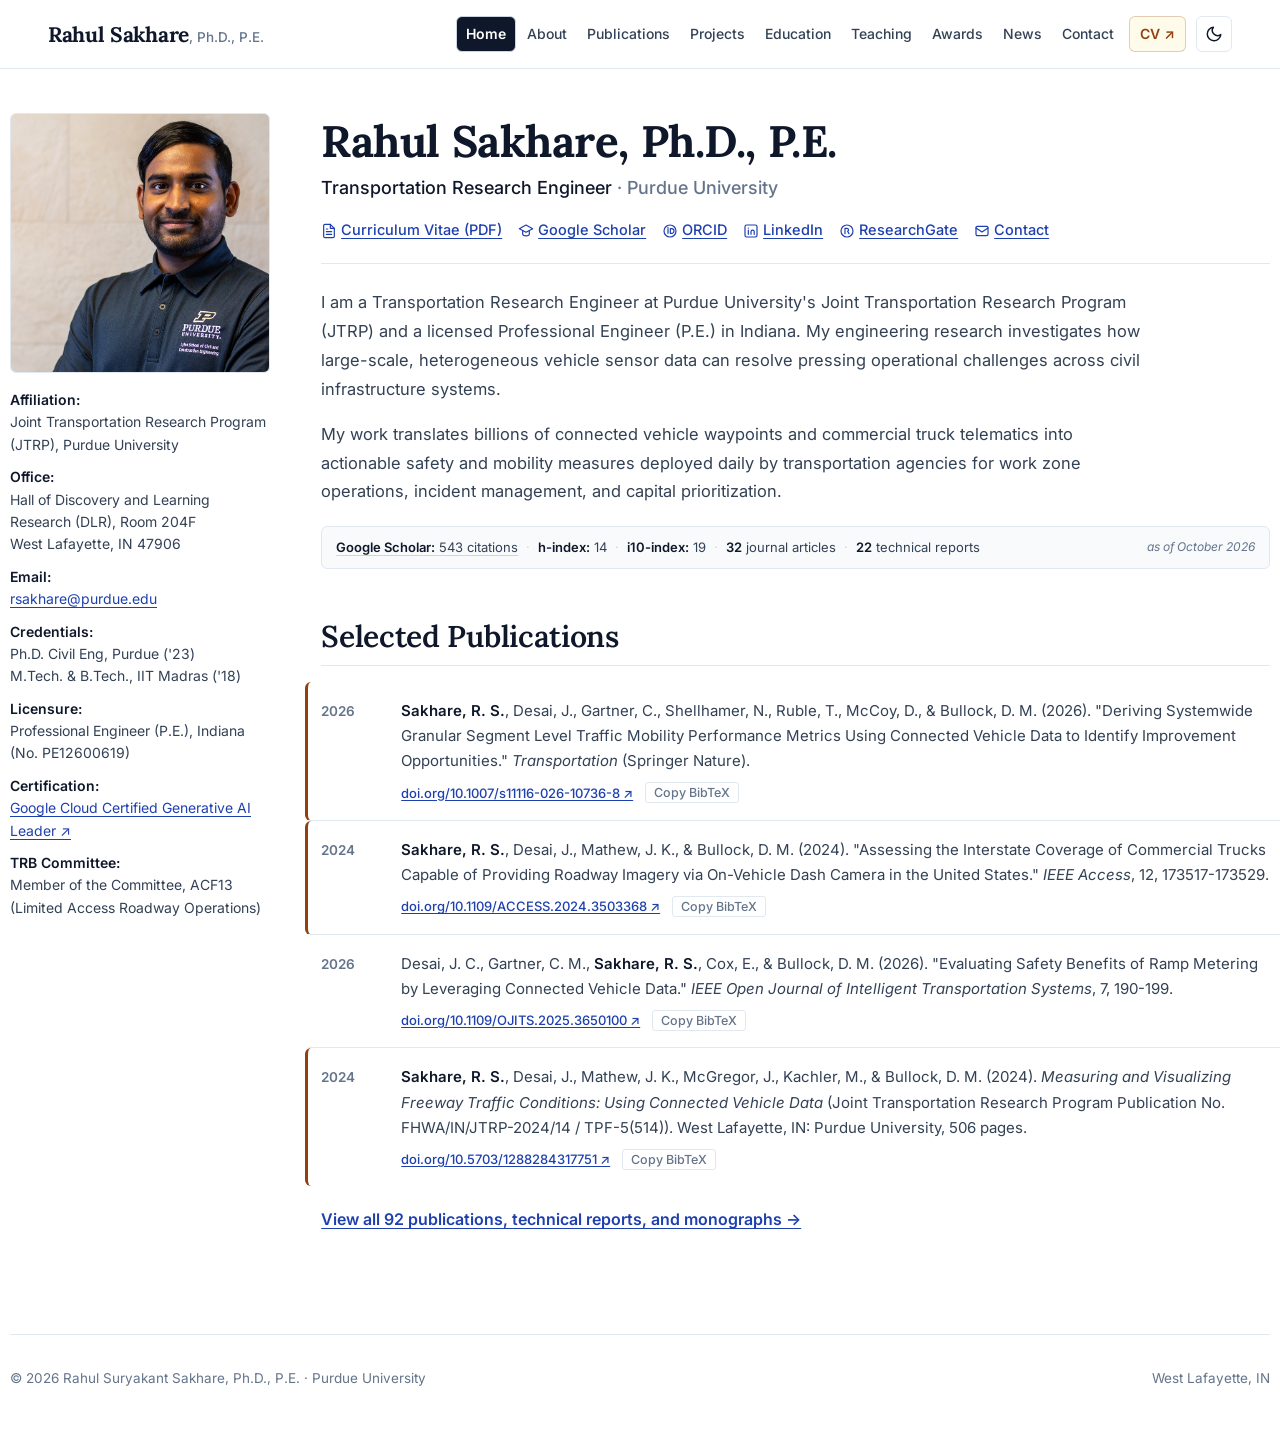
==== index.html @ 265e8f44 "Add distinct gold left border indicator for first-authored publications" ====
<!DOCTYPE html>
<html lang="en">
<head>
<meta charset="utf-8">
<meta name="viewport" content="width=device-width, initial-scale=1.0">
<title>Rahul Sakhare, Ph.D., P.E. | Purdue University</title>
<meta name="description" content="Rahul Sakhare, Ph.D., P.E. — Transportation Research Engineer at Purdue University. Connected vehicle trajectory data, traffic operations, work zone safety, and cloud analytics.">
<link rel="canonical" href="https://rahul-sakhare.github.io/research/">

<!-- Open Graph / Social Sharing Meta Tags -->
<meta property="og:type" content="website">
<meta property="og:site_name" content="Rahul Sakhare, Ph.D., P.E. — Academic Research Profile">
<meta property="og:title" content="Rahul Sakhare, Ph.D., P.E. | Purdue University">
<meta property="og:description" content="Rahul Sakhare, Ph.D., P.E. — Transportation Research Engineer at Purdue University. Connected vehicle trajectory data, traffic operations, work zone safety, and cloud analytics.">
<meta property="og:url" content="https://rahul-sakhare.github.io/research/">
<meta property="og:image" content="https://rahul-sakhare.github.io/research/assets/img/sakhare_headshot.jpg">
<meta property="og:image:alt" content="Portrait photograph of Rahul Sakhare, Ph.D., P.E., Transportation Research Engineer at Purdue University">
<meta property="og:image:width" content="1080">
<meta property="og:image:height" content="720">

<!-- Twitter Card Meta Tags -->
<meta name="twitter:card" content="summary_large_image">
<meta name="twitter:title" content="Rahul Sakhare, Ph.D., P.E. | Purdue University">
<meta name="twitter:description" content="Rahul Sakhare, Ph.D., P.E. — Transportation Research Engineer at Purdue University. Connected vehicle trajectory data, traffic operations, work zone safety, and cloud analytics.">
<meta name="twitter:image" content="https://rahul-sakhare.github.io/research/assets/img/sakhare_headshot.jpg">
<meta name="twitter:image:alt" content="Portrait photograph of Rahul Sakhare, Ph.D., P.E., Transportation Research Engineer at Purdue University">

<link rel="preconnect" href="https://fonts.googleapis.com">
<link rel="preconnect" href="https://fonts.gstatic.com" crossorigin>
<link href="https://fonts.googleapis.com/css2?family=Lora:ital,wght@0,500;0,600;0,700;1,400;1,500&family=Inter:wght@400;500;600;700&display=swap" rel="stylesheet">
<link rel="stylesheet" href="styles.css?v=9.3">
<script>
(function(){
  var t = localStorage.getItem('theme');
  if (!t) {
    t = window.matchMedia('(prefers-color-scheme: dark)').matches ? 'dark' : 'light';
  }
  document.documentElement.setAttribute('data-theme', t);
})();
</script>
</head>
<body class="home"><header class="site-head" id="site-head">
  <nav class="wrap nav" aria-label="Primary">
    <a class="brand" href="index.html">Rahul Sakhare<span class="creds">, Ph.D., P.E.</span></a>
    <div class="nav-right">
      <ul class="nav-links"><li><a href="index.html" class="active">Home</a></li><li><a href="about.html">About</a></li><li><a href="publications.html">Publications</a></li><li><a href="projects.html">Projects</a></li><li><a href="education.html">Education</a></li><li><a href="teaching.html">Teaching</a></li><li><a href="awards.html">Awards</a></li><li><a href="news.html">News</a></li><li><a href="contact.html">Contact</a></li><li><a class="cv" href="assets/Sakhare_CV.pdf" target="_blank" rel="noopener">CV ↗</a></li></ul>
      <button class="theme-toggle" id="theme-toggle" aria-label="Toggle dark theme" title="Toggle dark theme" type="button">
        <svg class="icon-sun" viewBox="0 0 24 24" fill="none" stroke="currentColor" stroke-width="2" stroke-linecap="round" stroke-linejoin="round" aria-hidden="true"><circle cx="12" cy="12" r="4"></circle><path d="M12 2v2M12 20v2M4.93 4.93l1.41 1.41M17.66 17.66l1.41 1.41M2 12h2M20 12h2M6.34 17.66l-1.41 1.41M19.07 4.93l-1.41 1.41"></path></svg>
        <svg class="icon-moon" viewBox="0 0 24 24" fill="none" stroke="currentColor" stroke-width="2" stroke-linecap="round" stroke-linejoin="round" aria-hidden="true"><path d="M21 12.79A9 9 0 1 1 11.21 3 7 7 0 0 0 21 12.79z"></path></svg>
      </button>
      <button class="nav-toggle" aria-label="Menu" aria-expanded="false" type="button">☰</button>
    </div>
  </nav>
</header>
<main>
  <section class="wrap profile-section">
    <div class="profile-grid">
      <!-- Left Column: Portrait & Academic Coordinates -->
      <aside class="profile-sidebar">
        <div class="profile-photo-frame">
          <img src="assets/img/sakhare_headshot.jpg" alt="Portrait photograph of Rahul Sakhare, Ph.D., P.E., Transportation Research Engineer at Purdue University in professional business attire" width="1080" height="720">
        </div>
        <div class="profile-sidebar-meta">
          <p><b>Affiliation:</b><br>Joint Transportation Research Program (JTRP), Purdue University</p>
          <p><b>Office:</b><br>Hall of Discovery and Learning Research (DLR), Room 204F<br>West Lafayette, IN 47906</p>
          <p><b>Email:</b><br><a href="mailto:rsakhare@purdue.edu">rsakhare@purdue.edu</a></p>
          <p><b>Credentials:</b><br>Ph.D. Civil Eng, Purdue ('23)<br>M.Tech. &amp; B.Tech., IIT Madras ('18)</p>
          <p><b>Licensure:</b><br>Professional Engineer (P.E.), Indiana (No. PE12600619)</p>
          <p><b>Certification:</b><br><a href="https://www.credly.com/badges/5c0f6fa1-c2d6-4c57-a6d4-d926aecd16b2/public_url" target="_blank" rel="noopener">Google Cloud Certified Generative AI Leader ↗</a></p>
          <p><b>TRB Committee:</b><br>Member of the Committee, ACF13 (Limited Access Roadway Operations)</p>
        </div>
      </aside>

      <!-- Right Column: Name, Title, Quick Links, Narrative Bio, and Highlights -->
      <div class="profile-main">
        <h1>Rahul Sakhare, Ph.D., P.E.</h1>
        <div class="profile-title">Transportation Research Engineer <span>· Purdue University</span></div>

        <!-- Academic Coordinates & Quick Profile Links -->
        <div class="profile-links">
          <a href="assets/Sakhare_CV.pdf" target="_blank" rel="noopener"><svg class="ico" viewBox="0 0 24 24"><path d="M14 2H6a2 2 0 0 0-2 2v16a2 2 0 0 0 2 2h12a2 2 0 0 0 2-2V8z"/><polyline points="14 2 14 8 20 8"/><line x1="16" y1="13" x2="8" y2="13"/><line x1="16" y1="17" x2="8" y2="17"/><polyline points="10 9 9 9 8 9"/></svg> Curriculum Vitae (PDF)</a>
          <a href="https://scholar.google.com/citations?user=4crwCDoAAAAJ&hl=en" target="_blank" rel="noopener"><svg class="ico" viewBox="0 0 24 24"><path d="M12 3 2 8.5l10 5.5 10-5.5z"/><path d="M7 11.5v5c0 1.5 2.2 2.8 5 2.8s5-1.3 5-2.8v-5"/></svg> Google Scholar</a>
          <a href="https://orcid.org/0000-0001-7843-5707" target="_blank" rel="noopener"><svg class="ico" viewBox="0 0 24 24"><circle cx="12" cy="12" r="9"/><path d="M9 8.5v7M9 6.7v.1M12.5 15.5v-7h2a3.5 3.5 0 0 1 0 7z"/></svg> ORCID</a>
          <a href="https://www.linkedin.com/in/rahulsakhare/" target="_blank" rel="noopener"><svg class="ico" viewBox="0 0 24 24"><rect x="3" y="3" width="18" height="18" rx="2.5"/><path d="M8 10.5V17M8 7.6v.1M12 17v-4a2.4 2.4 0 0 1 4.8 0v4"/></svg> LinkedIn</a>
          <a href="https://www.researchgate.net/profile/Rahul-Suryakant-Sakhare" target="_blank" rel="noopener"><svg class="ico" viewBox="0 0 24 24"><circle cx="12" cy="12" r="9"/><path d="M9 16V8h3a2.3 2.3 0 0 1 .9 4.4L15 16"/></svg> ResearchGate</a>
          <a href="mailto:rsakhare@purdue.edu"><svg class="ico" viewBox="0 0 24 24"><rect x="3" y="5" width="18" height="14" rx="2"/><path d="M3 7.5l9 6 9-6"/></svg> Contact</a>
        </div>

        <!-- Scholarly Biography Narrative -->
        <div class="profile-bio">
          <p>
            I am a Transportation Research Engineer at Purdue University's Joint Transportation Research Program (JTRP) and a licensed Professional Engineer (P.E.) in Indiana. My engineering research investigates how large-scale, heterogeneous vehicle sensor data can resolve pressing operational challenges across civil infrastructure systems.
          </p>
          <p>
            My work translates billions of connected vehicle waypoints and commercial truck telematics into actionable safety and mobility measures deployed daily by transportation agencies for work zone operations, incident management, and capital prioritization.
          </p>
        </div>

        <!-- Understated Scholarly Metrics Summary Bar -->
        <div class="metrics-summary-bar">
          <div class="metrics-items">
            <span><a href="https://scholar.google.com/citations?user=4crwCDoAAAAJ&amp;hl=en" target="_blank" rel="noopener" title="View Google Scholar Profile"><b>Google Scholar:</b> <span id="stat-cites" data-to="543">540+</span> citations</a></span>
            <span class="dot">·</span>
            <span><b>h-index:</b> <span id="stat-h" data-to="14">14</span></span>
            <span class="dot">·</span>
            <span><b>i10-index:</b> <span id="stat-i10" data-to="19">19</span></span>
            <span class="dot">·</span>
            <span><b><span id="stat-journal" data-to="32">32</span></b> journal articles</span>
            <span class="dot">·</span>
            <span><b><span id="stat-report" data-to="22">22</span></b> technical reports</span>
          </div>
          <span class="stat-asof" id="stat-asof">as of October 2026</span>
        </div>

        <!-- Selected Publications Preview -->
        <h2>Selected Publications</h2>
        <div class="pub-list">
          <div class="pub has-link is-first-author" data-url="https://doi.org/10.1007/s11116-026-10736-8" tabindex="0" role="link" title="Open publication in new tab">
            <div class="yr">2026</div>
            <div>
              <p class="cite"><b>Sakhare, R. S.</b>, Desai, J., Gartner, C., Shellhamer, N., Ruble, T., McCoy, D., &amp; Bullock, D. M. (2026). "Deriving Systemwide Granular Segment Level Traffic Mobility Performance Metrics Using Connected Vehicle Data to Identify Improvement Opportunities." <i>Transportation</i> (Springer Nature).</p>
              <div class="pub-actions">
                <a class="pub-doi" href="https://doi.org/10.1007/s11116-026-10736-8" target="_blank" rel="noopener">doi.org/10.1007/s11116-026-10736-8 ↗</a>
                <button class="btn-bib" data-bib="%40article%7Bsakhare2026transportation%2C%0A%20%20author%20%3D%20%7BSakhare%2C%20Rahul%20S.%20and%20Desai%2C%20Jash%20and%20Gartner%2C%20Chris%20and%20Shellhamer%2C%20Nathan%20and%20Ruble%2C%20Travis%20and%20McCoy%2C%20Dave%20and%20Bullock%2C%20Darcy%20M.%7D%2C%0A%20%20title%20%3D%20%7BDeriving%20Systemwide%20Granular%20Segment%20Level%20Traffic%20Mobility%20Performance%20Metrics%20Using%20Connected%20Vehicle%20Data%20to%20Identify%20Improvement%20Opportunities%7D%2C%0A%20%20journal%20%3D%20%7BTransportation%7D%2C%0A%20%20year%20%3D%20%7B2026%7D%2C%0A%20%20url%20%3D%20%7Bhttps%3A%2F%2Fdoi.org%2F10.1007%2Fs11116-026-10736-8%7D%0A%7D">Copy BibTeX</button>
              </div>
            </div>
          </div>

          <div class="pub has-link is-first-author" data-url="https://doi.org/10.1109/ACCESS.2024.3503368" tabindex="0" role="link" title="Open publication in new tab">
            <div class="yr">2024</div>
            <div>
              <p class="cite"><b>Sakhare, R. S.</b>, Desai, J., Mathew, J. K., &amp; Bullock, D. M. (2024). "Assessing the Interstate Coverage of Commercial Trucks Capable of Providing Roadway Imagery via On-Vehicle Dash Camera in the United States." <i>IEEE Access</i>, 12, 173517-173529.</p>
              <div class="pub-actions">
                <a class="pub-doi" href="https://doi.org/10.1109/ACCESS.2024.3503368" target="_blank" rel="noopener">doi.org/10.1109/ACCESS.2024.3503368 ↗</a>
                <button class="btn-bib" data-bib="%40article%7Bsakhare2024assessing%2C%0A%20%20author%20%3D%20%7BSakhare%2C%20Rahul%20S.%20and%20Desai%2C%20Jash%20and%20Mathew%2C%20Jijo%20K.%20and%20Bullock%2C%20Darcy%20M.%7D%2C%0A%20%20title%20%3D%20%7BAssessing%20the%20Interstate%20Coverage%20of%20Commercial%20Trucks%20Capable%20of%20Providing%20Roadway%20Imagery%20via%20On-Vehicle%20Dash%20Camera%20in%20the%20United%20States%7D%2C%0A%20%20journal%20%3D%20%7BIEEE%20Access%7D%2C%0A%20%20year%20%3D%20%7B2024%7D%2C%0A%20%20volume%20%3D%20%7B12%7D%2C%0A%20%20pages%20%3D%20%7B173517--173529%7D%2C%0A%20%20url%20%3D%20%7Bhttps%3A%2F%2Fdoi.org%2F10.1109%2FACCESS.2024.3503368%7D%0A%7D">Copy BibTeX</button>
              </div>
            </div>
          </div>

          <div class="pub has-link" data-url="https://doi.org/10.1109/OJITS.2025.3650100" tabindex="0" role="link" title="Open publication in new tab">
            <div class="yr">2026</div>
            <div>
              <p class="cite">Desai, J. C., Gartner, C. M., <b>Sakhare, R. S.</b>, Cox, E., &amp; Bullock, D. M. (2026). "Evaluating Safety Benefits of Ramp Metering by Leveraging Connected Vehicle Data." <i>IEEE Open Journal of Intelligent Transportation Systems</i>, 7, 190-199.</p>
              <div class="pub-actions">
                <a class="pub-doi" href="https://doi.org/10.1109/OJITS.2025.3650100" target="_blank" rel="noopener">doi.org/10.1109/OJITS.2025.3650100 ↗</a>
                <button class="btn-bib" data-bib="%40article%7Bdesai2026ojits%2C%0A%20%20author%20%3D%20%7BDesai%2C%20Jairaj%20C.%20and%20Gartner%2C%20Christopher%20M.%20and%20Sakhare%2C%20Rahul%20S.%20and%20Cox%2C%20Edward%20and%20Bullock%2C%20Darcy%20M.%7D%2C%0A%20%20title%20%3D%20%7BEvaluating%20Safety%20Benefits%20of%20Ramp%20Metering%20by%20Leveraging%20Connected%20Vehicle%20Data%7D%2C%0A%20%20journal%20%3D%20%7BIEEE%20Open%20Journal%20of%20Intelligent%20Transportation%20Systems%7D%2C%0A%20%20year%20%3D%20%7B2026%7D%2C%0A%20%20volume%20%3D%20%7B7%7D%2C%0A%20%20pages%20%3D%20%7B190--199%7D%2C%0A%20%20url%20%3D%20%7Bhttps%3A%2F%2Fdoi.org%2F10.1109%2FOJITS.2025.3650100%7D%0A%7D">Copy BibTeX</button>
              </div>
            </div>
          </div>

          <div class="pub has-link is-first-author" data-url="https://doi.org/10.5703/1288284317751" tabindex="0" role="link" title="Open publication in new tab">
            <div class="yr">2024</div>
            <div>
              <p class="cite"><b>Sakhare, R. S.</b>, Desai, J., Mathew, J. K., McGregor, J., Kachler, M., &amp; Bullock, D. M. (2024). <i>Measuring and Visualizing Freeway Traffic Conditions: Using Connected Vehicle Data</i> (Joint Transportation Research Program Publication No. FHWA/IN/JTRP-2024/14 / TPF-5(514)). West Lafayette, IN: Purdue University, 506 pages.</p>
              <div class="pub-actions">
                <a class="pub-doi" href="https://doi.org/10.5703/1288284317751" target="_blank" rel="noopener">doi.org/10.5703/1288284317751 ↗</a>
                <button class="btn-bib" data-bib="%40book%7Bsakhare2024measuring%2C%0A%20%20author%20%3D%20%7BSakhare%2C%20Rahul%20S.%20and%20Desai%2C%20Jash%20and%20Mathew%2C%20Jijo%20K.%20and%20McGregor%2C%20Joshua%20and%20Kachler%2C%20Michelle%20and%20Bullock%2C%20Darcy%20M.%7D%2C%0A%20%20title%20%3D%20%7BMeasuring%20and%20Visualizing%20Freeway%20Traffic%20Conditions%3A%20Using%20Connected%20Vehicle%20Data%7D%2C%0A%20%20publisher%20%3D%20%7BPurdue%20University%7D%2C%0A%20%20series%20%3D%20%7BJoint%20Transportation%20Research%20Program%20Publication%20No.%20FHWA%2FIN%2FJTRP-2024%2F14%7D%2C%0A%20%20year%20%3D%20%7B2024%7D%2C%0A%20%20url%20%3D%20%7Bhttps%3A%2F%2Fdoi.org%2F10.5703%2F1288284317751%7D%0A%7D">Copy BibTeX</button>
              </div>
            </div>
          </div>
        </div>

        <p style="margin-top:20px">
          <a href="publications.html" style="font-weight:600">View all 92 publications, technical reports, and monographs →</a>
        </p>
      </div>
    </div>
  </section>
</main>
<footer class="wrap site-foot">
  <span>© 2026 Rahul Suryakant Sakhare, Ph.D., P.E. · Purdue University</span>
  <span>West Lafayette, IN</span>
</footer>
<script src="pubs-data.js"></script>
<script src="script.js?v=9.2"></script>
</body>
</html>
---- styles.css ----
/* ==========================================================================
   Rahul Sakhare, Ph.D., P.E. — Academic Research Profile
   Aesthetic: Refined Modern Scholar (Authentic Academic Minimalist)
   Typography: Lora (Editorial Serif Headings) + Inter (Crisp Scholarly Sans)
   ========================================================================== */

@import url('https://fonts.googleapis.com/css2?family=Lora:ital,wght@0,500;0,600;0,700;1,400;1,500&family=Inter:wght@400;500;600;700&display=swap');

:root {
  --font-serif: 'Lora', Georgia, 'Times New Roman', serif;
  --font-sans: 'Inter', system-ui, -apple-system, BlinkMacSystemFont, 'Segoe UI', Roboto, sans-serif;

  /* Color Palette — Natural, high-contrast scholarly tones (Light Theme) */
  --bg-page: #FFFFFF;
  --bg-subtle: #F8FAFC;
  --bg-inset: #F1F5F9;
  --bg-card: #FFFFFF;
  --bg-nav: rgba(255, 255, 255, 0.95);

  --ink-heading: #0F172A;     /* Deep slate / ink for authoritative headings */
  --ink-body: #334155;        /* Neutral slate-700 for comfortable, fatigue-free reading */
  --ink-muted: #64748B;       /* Secondary details, dates, and metadata */
  --ink-faint: #94A3B8;       /* Very subtle borders and inactive states */

  --border: #E2E8F0;          /* Clean hairline border */
  --border-strong: #CBD5E1;   /* Hover & interactive border */

  --accent-gold: #92400E;     /* Purdue warm bronze / gold */
  --accent-gold-bg: #FEF3C7;
  --link-color: #1E40AF;      /* Academic navy / royal blue */
  --link-hover: #0F172A;

  --nav-active-bg: #0F172A;
  --nav-active-ink: #FFFFFF;
  --cv-bg: #FFFBEB;
  --cv-border: rgba(146, 64, 14, 0.25);
  --cv-ink: var(--accent-gold);

  --bg-hover-item: rgba(15, 23, 42, 0.048); /* Subtle opaque highlight for clickable rows */
  --card-shadow: 0 2px 8px rgba(15, 23, 42, 0.04);

  --maxw: 1260px;
  color-scheme: light;
}

html[data-theme="dark"] {
  --bg-page: #0B0F17;         /* Deep obsidian/slate background */
  --bg-subtle: #131A28;       /* Subtle elevated surface */
  --bg-inset: #1A2234;        /* Inset containers / inputs */
  --bg-card: #131A28;         /* Card background */
  --bg-nav: rgba(11, 15, 23, 0.92); /* Sticky nav blur backdrop */

  --ink-heading: #F8FAFC;     /* Crisp slate-50 heading */
  --ink-body: #CBD5E1;        /* Highly readable slate-300 body text */
  --ink-muted: #94A3B8;       /* Slate-400 for dates, badges, meta */
  --ink-faint: #475569;       /* Slate-600 */

  --border: #1E293B;          /* Dark mode border */
  --border-strong: #334155;   /* Stronger border */

  --accent-gold: #F59E0B;     /* Vibrant Purdue gold/amber visible against dark */
  --accent-gold-bg: rgba(245, 158, 11, 0.16);
  --link-color: #60A5FA;      /* Radiant accessible sky/blue for links */
  --link-hover: #93C5FD;

  --nav-active-bg: #1E293B;
  --nav-active-ink: #F8FAFC;
  --cv-bg: rgba(245, 158, 11, 0.12);
  --cv-border: rgba(245, 158, 11, 0.35);
  --cv-ink: #FBBF24;

  --bg-hover-item: rgba(255, 255, 255, 0.06);
  --card-shadow: 0 2px 10px rgba(0, 0, 0, 0.45);
  color-scheme: dark;
}

* { box-sizing: border-box; }
html { scroll-behavior: smooth; }
@media (prefers-reduced-motion: reduce) { html { scroll-behavior: auto; } }

body {
  margin: 0;
  background: var(--bg-page);
  color: var(--ink-body);
  font-family: var(--font-sans);
  font-size: 16px;
  line-height: 1.72;
  -webkit-font-smoothing: antialiased;
  -moz-osx-font-smoothing: grayscale;
  text-rendering: optimizeLegibility;
  transition: background-color .2s ease, color .2s ease;
}

h1, h2, h3, h4, h5, h6 {
  font-family: var(--font-serif);
  color: var(--ink-heading);
  font-weight: 600;
  line-height: 1.28;
  margin-top: 0;
  letter-spacing: -0.01em;
}

h1 { font-size: clamp(34px, 4vw, 44px); margin-bottom: 8px; font-weight: 700; }
h2 { font-size: clamp(24px, 2.8vw, 30px); margin: 48px 0 16px; border-bottom: 1px solid var(--border); padding-bottom: 10px; }
h3 { font-size: 20px; margin: 24px 0 8px; }

p { margin: 0 0 18px; }
p:last-child { margin-bottom: 0; }

a {
  color: var(--link-color);
  text-decoration: underline;
  text-decoration-thickness: 1px;
  text-underline-offset: 3px;
  transition: color .15s ease, text-decoration-color .15s ease;
}
a:hover {
  color: var(--link-hover);
  text-decoration-thickness: 2px;
}

/* Global Container */
.wrap {
  width: 100%;
  max-width: var(--maxw);
  margin: 0 auto;
  padding: 0 clamp(24px, 4vw, 48px);
}

.ico {
  width: 16px;
  height: 16px;
  stroke: currentColor;
  fill: none;
  stroke-width: 1.8;
  stroke-linecap: round;
  stroke-linejoin: round;
  vertical-align: -2px;
  margin-right: 4px;
}

/* ==========================================================================
   HEADER & NAVIGATION — Clean, Understated Academic Bar
   ========================================================================== */
.site-head {
  background: var(--bg-nav);
  backdrop-filter: blur(10px);
  -webkit-backdrop-filter: blur(10px);
  border-bottom: 1px solid var(--border);
  position: sticky;
  top: 0;
  z-index: 50;
  transition: background-color .2s ease, border-color .2s ease;
}
.site-head .wrap {
  max-width: 1360px;
}
.nav {
  display: flex;
  align-items: center;
  justify-content: space-between;
  height: 68px;
  gap: 16px;
  position: relative;
}
.brand {
  font-family: var(--font-serif);
  font-size: 21px;
  font-weight: 700;
  color: var(--ink-heading);
  text-decoration: none;
  letter-spacing: -0.015em;
  display: inline-block;
  line-height: 1;
  white-space: nowrap;
  flex-shrink: 0;
}
.brand .creds {
  font-family: var(--font-sans);
  font-size: 13.5px;
  font-weight: 500;
  color: var(--ink-muted);
  letter-spacing: 0;
  white-space: nowrap;
}
.brand:hover {
  color: var(--link-color);
}

.nav-right {
  display: flex;
  align-items: center;
  gap: 10px;
  flex-shrink: 0;
}

.nav-links {
  display: flex;
  align-items: center;
  gap: 2px;
  list-style: none;
  margin: 0;
  padding: 0;
}
.nav-links a {
  display: inline-block;
  font-family: var(--font-sans);
  font-size: 14px;
  font-weight: 500;
  color: var(--ink-body);
  padding: 5px 9px;
  text-decoration: none;
  border-radius: 6px;
  white-space: nowrap;
  transition: all .15s ease;
}
.nav-links a:hover {
  background: var(--bg-hover-item);
  color: var(--ink-heading);
}
.nav-links a.active {
  font-weight: 600;
  color: var(--nav-active-ink);
  background: var(--nav-active-bg);
  border: 1px solid var(--border-strong);
}
.nav-links a.active:hover {
  background: var(--nav-active-bg);
  color: var(--nav-active-ink);
  opacity: 0.92;
}
.nav-links a.cv {
  font-weight: 600;
  color: var(--cv-ink);
  border: 1px solid var(--cv-border);
  background: var(--cv-bg);
  margin-left: 4px;
  padding: 5px 10px;
  white-space: nowrap;
}
.nav-links a.cv:hover {
  background: var(--accent-gold);
  color: #0F172A;
  border-color: var(--accent-gold);
}
html[data-theme="dark"] .nav-links a.cv:hover {
  color: #0B0F17;
}

/* Theme Toggle Button */
.theme-toggle {
  background: var(--bg-card);
  border: 1px solid var(--border);
  border-radius: 6px;
  width: 36px;
  height: 36px;
  display: inline-flex;
  align-items: center;
  justify-content: center;
  cursor: pointer;
  color: var(--ink-heading);
  transition: background-color .15s ease, border-color .15s ease, color .15s ease, transform .15s ease;
  padding: 0;
  flex-shrink: 0;
}
.theme-toggle:hover {
  background: var(--bg-hover-item);
  border-color: var(--border-strong);
  color: var(--accent-gold);
  transform: translateY(-1px);
}
.theme-toggle:active {
  transform: translateY(0);
}
.theme-toggle:focus-visible {
  outline: 2px solid var(--link-color);
  outline-offset: 2px;
}
.theme-toggle .icon-sun,
.theme-toggle .icon-moon {
  width: 18px;
  height: 18px;
  display: none;
}
html:not([data-theme="dark"]) .theme-toggle .icon-moon {
  display: block;
}
html[data-theme="dark"] .theme-toggle .icon-sun {
  display: block;
}

.nav-toggle {
  display: none;
  background: none;
  border: 1px solid var(--border);
  border-radius: 4px;
  width: 38px;
  height: 36px;
  cursor: pointer;
  color: var(--ink-heading);
  font-size: 18px;
}

/* ==========================================================================
   PROFILE HERO (HOME) — Authentic Two-Column Academic Presentation
   ========================================================================== */
.profile-section {
  padding: 44px 0 36px;
}
.profile-grid {
  display: grid;
  grid-template-columns: 260px 1fr;
  gap: clamp(32px, 4vw, 56px);
  align-items: start;
}

/* Left: Portrait & Academic Coordinates */
.profile-sidebar {
  display: flex;
  flex-direction: column;
  gap: 16px;
}
.profile-photo-frame {
  width: 100%;
  aspect-ratio: 1 / 1;
  border-radius: 6px;
  overflow: hidden;
  border: 1px solid var(--border);
  background: var(--bg-subtle);
}
.profile-photo-frame img {
  width: 100%;
  height: 100%;
  object-fit: cover;
  object-position: 70% 25%;
  display: block;
}
.profile-photo-frame.portrait-frame {
  aspect-ratio: 422 / 471;
}
.profile-photo-frame.portrait-frame img {
  object-position: center 15%;
}
.profile-sidebar-meta {
  font-size: 14px;
  line-height: 1.6;
  color: var(--ink-body);
}
.profile-sidebar-meta p {
  margin: 0 0 10px;
}
.profile-sidebar-meta b {
  color: var(--ink-heading);
  font-weight: 600;
}

/* Right: Name, Title, Quick Links, and Narrative Bio */
.profile-main h1 {
  margin: 0 0 4px;
}
.profile-title {
  font-size: 18px;
  color: var(--ink-heading);
  font-weight: 500;
  margin: 0 0 14px;
}
.profile-title span {
  color: var(--ink-muted);
}

.profile-links {
  display: flex;
  flex-wrap: wrap;
  gap: 10px 16px;
  font-size: 14.5px;
  margin: 0 0 24px;
  padding-bottom: 20px;
  border-bottom: 1px solid var(--border);
}
.profile-links a {
  display: inline-flex;
  align-items: center;
  font-weight: 500;
}

.profile-bio {
  font-size: 16.5px;
  line-height: 1.75;
  color: var(--ink-body);
  max-width: 82ch;
}
.profile-bio > h2:first-child,
.profile-bio > h1:first-child {
  margin-top: 0;
}
.profile-bio p {
  margin-bottom: 16px;
}

/* ==========================================================================
   RESEARCH THRUSTS — Structured Scholarly Pillars (GT, CMU, MIT Aligned)
   ========================================================================== */
.thrusts-container {
  display: flex;
  flex-direction: column;
  gap: 16px;
  margin: 20px 0 32px;
}
.thrust-card {
  border: 1px solid var(--border);
  border-left: 3.5px solid var(--accent-gold);
  border-radius: 4px;
  padding: 18px 22px;
  background: var(--bg-card);
  box-shadow: var(--card-shadow);
  transition: border-color .15s ease, box-shadow .15s ease, background-color .2s ease;
}
.thrust-card:hover {
  border-color: var(--border-strong);
  border-left-color: var(--accent-gold);
  box-shadow: 0 4px 14px rgba(15, 23, 42, 0.08);
}
.thrust-header {
  margin-bottom: 6px;
}
.thrust-label {
  display: inline-block;
  font-family: var(--font-sans);
  font-size: 11.5px;
  font-weight: 700;
  text-transform: uppercase;
  letter-spacing: .08em;
  color: var(--accent-gold);
  margin-bottom: 4px;
}
.thrust-card h3 {
  font-size: 18.5px;
  font-weight: 600;
  color: var(--ink-heading);
  margin: 0;
  line-height: 1.35;
}
.thrust-card p {
  font-size: 14.5px;
  line-height: 1.68;
  color: var(--ink-body);
  margin: 8px 0 12px;
}
.thrust-tags {
  display: flex;
  flex-wrap: wrap;
  gap: 6px 8px;
  align-items: center;
}
.thrust-tag {
  font-family: var(--font-sans);
  font-size: 12px;
  font-weight: 500;
  color: var(--ink-muted);
  background: var(--bg-subtle);
  border: 1px solid var(--border);
  padding: 2px 8px;
  border-radius: 3px;
  white-space: nowrap;
}

/* Understated Scholarly Metrics Line */
.metrics-summary-bar {
  background: var(--bg-subtle);
  border: 1px solid var(--border);
  border-radius: 6px;
  padding: 9px 14px;
  font-size: 13px;
  color: var(--ink-body);
  margin-top: 20px;
  display: flex;
  align-items: center;
  justify-content: space-between;
  gap: 12px;
  min-height: 38px;
}
.metrics-items {
  display: flex;
  align-items: center;
  gap: 8px;
  flex-wrap: nowrap;
  min-width: 0;
}
.metrics-items span {
  white-space: nowrap;
}
.metrics-summary-bar b {
  color: var(--ink-heading);
  font-weight: 600;
}
.metrics-summary-bar .dot {
  color: var(--border-strong);
  user-select: none;
}
.metrics-summary-bar a {
  color: inherit;
  text-decoration: underline;
  text-decoration-color: var(--border-strong);
  text-underline-offset: 3px;
  transition: color .15s ease, text-decoration-color .15s ease;
}
.metrics-summary-bar a:hover {
  color: var(--link-color);
  text-decoration-color: var(--link-color);
}
.metrics-summary-bar a b {
  transition: color .15s ease;
}
.metrics-summary-bar a:hover b {
  color: var(--link-color);
}
.metrics-summary-bar .stat-asof {
  font-size: 12px;
  color: var(--ink-muted);
  font-style: italic;
  white-space: nowrap;
  flex-shrink: 0;
}
@media (max-width: 900px) {
  .metrics-summary-bar {
    flex-wrap: wrap;
    gap: 8px 12px;
    padding: 10px 14px;
  }
  .metrics-items {
    flex-wrap: wrap;
    gap: 6px 8px;
  }
  .metrics-summary-bar .stat-asof {
    margin-left: auto;
  }
}
@media (max-width: 600px) {
  .metrics-summary-bar .stat-asof {
    margin-left: 0;
    width: 100%;
    margin-top: 2px;
  }
}

/* ==========================================================================
   RECENT NEWS (HOME & NEWS PAGE) — Clean Chronological Stream
   ========================================================================== */
.news-feed {
  display: flex;
  flex-direction: column;
  gap: 6px;
  margin: 20px 0 36px;
}
.news-entry {
  display: grid;
  grid-template-columns: 100px 1fr;
  gap: 20px;
  align-items: baseline;
  font-size: 15px;
  line-height: 1.65;
  padding: 10px 14px;
  margin: 0 -14px;
  border-radius: 6px;
  text-decoration: none;
  color: var(--ink-body);
  transition: background-color 0.18s ease;
}
a.news-entry,
.news-entry.has-link {
  cursor: pointer;
}
a.news-entry:hover,
.news-entry.has-link:hover {
  background-color: var(--bg-hover-item);
}
a.news-entry:hover .news-content b,
.news-entry.has-link:hover .news-content b {
  color: var(--link-color);
  text-decoration: underline;
  text-underline-offset: 2px;
}
.news-date {
  font-family: var(--font-sans);
  font-size: 13.5px;
  font-weight: 600;
  color: var(--ink-muted);
}
.news-content b {
  color: var(--ink-heading);
}

/* ==========================================================================
   SELECTED & FULL PUBLICATIONS — Scholarly Citation Typesetting
   ========================================================================== */
.pub-legend {
  display: flex;
  flex-wrap: wrap;
  gap: 12px 20px;
  align-items: center;
  font-size: 13.5px;
  color: var(--ink-muted);
  padding: 10px 16px;
  background: var(--bg-card);
  border: 1px solid var(--border);
  border-radius: 6px;
  margin: 0 0 20px;
}
.pub-legend-item {
  display: inline-flex;
  align-items: center;
  gap: 8px;
}
.pub-legend-indicator {
  display: inline-block;
  width: 14px;
  height: 14px;
  border-radius: 3px;
  background: var(--accent-gold);
}
.pub-toolbar {
  margin: 0 0 32px;
  display: flex;
  flex-direction: column;
  gap: 14px;
}
.pub-search-wrap {
  position: relative;
  width: 100%;
}
.pub-search-ico {
  position: absolute;
  left: 14px;
  top: 50%;
  transform: translateY(-50%);
  width: 16px;
  height: 16px;
  color: var(--ink-muted);
}
.pub-search-input {
  width: 100%;
  font-family: var(--font-sans);
  font-size: 14.5px;
  padding: 10px 38px 10px 38px;
  background: var(--bg-card);
  border: 1px solid var(--border);
  border-radius: 4px;
  color: var(--ink-heading);
  outline: none;
  transition: border-color .15s ease, background-color .2s ease;
}
.pub-search-input:focus {
  border-color: var(--ink-heading);
}
.pub-clear-btn {
  position: absolute;
  right: 12px;
  top: 50%;
  transform: translateY(-50%);
  background: none;
  border: none;
  color: var(--ink-muted);
  cursor: pointer;
  font-size: 14px;
  display: none;
}
.pub-clear-btn.visible { display: block; }

.filters {
  display: flex;
  flex-wrap: wrap;
  gap: 6px;
}
.filter {
  font-family: var(--font-sans);
  font-size: 13px;
  font-weight: 500;
  background: var(--bg-card);
  border: 1px solid var(--border);
  border-radius: 4px;
  padding: 4px 12px;
  color: var(--ink-body);
  cursor: pointer;
  transition: all .15s ease;
}
.filter:hover {
  background: var(--bg-hover-item);
  border-color: var(--border-strong);
}
.filter.active {
  background: var(--ink-heading);
  color: var(--bg-page);
  border-color: var(--ink-heading);
}
.filter .c {
  font-size: 11.5px;
  opacity: .8;
  margin-left: 4px;
}

.pub-group {
  margin-bottom: 40px;
}
.pub-group.hidden { display: none; }
.pub-group h2 {
  font-size: 22px;
  margin-top: 36px;
}
.pub-group .gcount {
  font-size: 13px;
  color: var(--ink-muted);
  margin-bottom: 16px;
}

.pub-list {
  display: flex;
  flex-direction: column;
}
.pub {
  display: grid;
  grid-template-columns: 60px 1fr;
  gap: 20px;
  padding: 16px 16px 16px 13px;
  margin: 0 -16px;
  border-bottom: 1px solid var(--border);
  border-left: 3px solid transparent;
  border-radius: 6px;
  align-items: baseline;
  transition: background-color 0.18s ease, border-left-color 0.18s ease;
}
.pub:last-child { border-bottom: none; }
.pub.is-first-author {
  border-left-color: var(--accent-gold);
}
.pub.has-link {
  cursor: pointer;
}
.pub.has-link:hover {
  background-color: var(--bg-hover-item);
}
.pub.has-link:hover .cite b {
  color: var(--link-color);
}
.pub.has-link:hover .pub-doi {
  color: var(--link-hover);
}
.pub .yr {
  font-size: 13.5px;
  font-weight: 600;
  color: var(--ink-muted);
}
.pub .cite {
  font-size: 15px;
  line-height: 1.68;
  color: var(--ink-body);
  margin: 0 0 8px;
}
.pub .cite b {
  color: var(--ink-heading);
  font-weight: 600;
  transition: color 0.15s ease;
}
.pub .badge {
  font-family: var(--font-sans);
  font-size: 11px;
  font-weight: 600;
  text-transform: uppercase;
  background: var(--accent-gold-bg);
  color: var(--accent-gold);
  padding: 2px 7px;
  border-radius: 3px;
  margin-left: 8px;
  letter-spacing: .04em;
  vertical-align: middle;
}
.pub-note {
  font-size: 13.5px;
  line-height: 1.55;
  color: var(--ink-muted);
  margin: -2px 0 10px;
}
.pub-note b {
  color: var(--ink-body);
  font-weight: 600;
}

.pub-actions {
  display: flex;
  flex-wrap: wrap;
  gap: 12px;
  font-size: 13px;
  align-items: center;
}
.pub-doi {
  font-weight: 500;
  color: var(--link-color);
  text-decoration: underline;
  text-underline-offset: 2px;
}
.btn-bib {
  font-family: var(--font-sans);
  font-size: 12.5px;
  font-weight: 500;
  background: none;
  border: 1px solid var(--border);
  color: var(--ink-muted);
  padding: 2px 8px;
  border-radius: 3px;
  cursor: pointer;
  transition: all .15s ease;
}
.btn-bib:hover {
  background: var(--bg-hover-item);
  border-color: var(--ink-heading);
  color: var(--ink-heading);
}
.btn-bib.copied {
  background: #ECFDF5;
  color: #065F46;
  border-color: #A7F3D0;
}
html[data-theme="dark"] .btn-bib.copied {
  background: rgba(16, 185, 129, 0.2);
  color: #34D399;
  border-color: rgba(52, 211, 153, 0.4);
}

/* ==========================================================================
   PROJECTS & SPONSORED RESEARCH — Scholarly Grant Portfolio
   ========================================================================== */
.projects-summary-bar {
  display: flex;
  flex-wrap: wrap;
  gap: 20px 40px;
  align-items: center;
  padding: 16px 24px;
  background: var(--bg-subtle);
  border: 1px solid var(--border);
  border-radius: 6px;
  margin-bottom: 24px;
}
.projects-stat {
  display: flex;
  flex-direction: column;
}
.projects-stat .num {
  font-family: var(--font-serif);
  font-size: 26px;
  font-weight: 700;
  color: var(--ink-heading);
  line-height: 1.1;
}
.projects-stat .lbl {
  font-size: 12px;
  text-transform: uppercase;
  letter-spacing: .05em;
  color: var(--ink-muted);
  font-weight: 600;
  margin-top: 2px;
}

.projects-legend {
  display: flex;
  flex-wrap: wrap;
  gap: 12px 24px;
  align-items: center;
  font-size: 13.5px;
  color: var(--ink-muted);
  padding: 12px 18px;
  background: var(--bg-card);
  border: 1px solid var(--border);
  border-radius: 6px;
  margin-bottom: 28px;
}
.legend-title {
  font-weight: 700;
  color: var(--ink-heading);
  text-transform: uppercase;
  font-size: 11.5px;
  letter-spacing: .06em;
}
.legend-item {
  display: inline-flex;
  align-items: center;
  gap: 6px;
}

.projects-toolbar {
  margin: 0 0 28px;
  display: flex;
  flex-direction: column;
  gap: 12px;
}
.filter-group {
  display: flex;
  flex-wrap: wrap;
  align-items: center;
  gap: 8px;
}
.filter-group-label {
  font-size: 12px;
  font-weight: 700;
  text-transform: uppercase;
  letter-spacing: .05em;
  color: var(--ink-muted);
  min-width: 65px;
}

.project-card {
  border: 1px solid var(--border);
  border-radius: 6px;
  background: var(--bg-card);
  padding: 24px 28px;
  margin-bottom: 20px;
  transition: border-color .15s ease, box-shadow .15s ease;
  position: relative;
  box-shadow: var(--card-shadow);
}
.project-card:hover {
  border-color: var(--border-strong);
  box-shadow: 0 4px 16px rgba(15, 23, 42, 0.06);
}

.project-card.role-copi {
  border-left: 4px solid var(--accent-gold);
}
.project-card.role-re {
  border-left: 4px solid var(--link-color);
}
.project-card.role-gra {
  border-left: 4px solid var(--ink-muted);
}

.proj-top {
  display: flex;
  flex-wrap: wrap;
  align-items: center;
  justify-content: space-between;
  gap: 10px;
  margin-bottom: 12px;
}
.proj-tags {
  display: flex;
  flex-wrap: wrap;
  align-items: center;
  gap: 8px;
}
.proj-code {
  font-family: var(--font-sans);
  font-size: 12px;
  font-weight: 700;
  text-transform: uppercase;
  letter-spacing: .04em;
  padding: 3px 8px;
  border-radius: 4px;
  background: var(--bg-inset);
  color: var(--ink-heading);
  border: 1px solid var(--border);
}
.proj-role-badge {
  font-family: var(--font-sans);
  font-size: 12px;
  font-weight: 600;
  padding: 3px 10px;
  border-radius: 12px;
  display: inline-flex;
  align-items: center;
  gap: 4px;
}
.proj-role-badge.badge-copi {
  background: var(--accent-gold-bg);
  color: var(--accent-gold);
  border: 1px solid rgba(146, 64, 14, 0.35);
}
html[data-theme="dark"] .proj-role-badge.badge-copi {
  background: rgba(245, 158, 11, 0.15);
  color: #FBBF24;
  border-color: rgba(245, 158, 11, 0.35);
}
.proj-role-badge.badge-re {
  background: #EFF6FF;
  color: #1E40AF;
  border: 1px solid #BFDBFE;
}
html[data-theme="dark"] .proj-role-badge.badge-re {
  background: rgba(30, 64, 175, 0.2);
  color: #93C5FD;
  border-color: rgba(59, 130, 246, 0.3);
}
.proj-role-badge.badge-gra {
  background: var(--bg-inset);
  color: var(--ink-muted);
  border: 1px solid var(--border);
}

.proj-meta-right {
  display: flex;
  align-items: center;
  gap: 12px;
}
.proj-period {
  font-size: 13.5px;
  font-weight: 600;
  color: var(--ink-muted);
}
.proj-funding {
  font-size: 13px;
  font-weight: 700;
  color: var(--accent-gold);
  background: var(--accent-gold-bg);
  padding: 3px 9px;
  border-radius: 4px;
  border: 1px solid rgba(146, 64, 14, 0.25);
}
html[data-theme="dark"] .proj-funding {
  background: rgba(245, 158, 11, 0.15);
  color: #FBBF24;
  border-color: rgba(245, 158, 11, 0.3);
}

.project-card h3 {
  font-size: 19px;
  font-weight: 700;
  margin: 0 0 8px;
  line-height: 1.38;
  color: var(--ink-heading);
}

.proj-meta-line {
  font-size: 13.5px;
  line-height: 1.6;
  color: var(--ink-muted);
  margin-bottom: 12px;
}
.proj-meta-line b {
  color: var(--ink-heading);
}

.proj-desc {
  font-size: 15px;
  line-height: 1.68;
  color: var(--ink-body);
  margin-bottom: 16px;
}

.proj-links {
  display: flex;
  flex-wrap: wrap;
  gap: 8px;
  padding-top: 14px;
  border-top: 1px solid var(--border);
}
.proj-link-btn {
  display: inline-flex;
  align-items: center;
  gap: 5px;
  font-size: 13px;
  font-weight: 600;
  color: var(--link-color);
  background: var(--bg-inset);
  border: 1px solid var(--border);
  padding: 5px 12px;
  border-radius: 4px;
  text-decoration: none;
  transition: all .15s ease;
}
.proj-link-btn:hover {
  background: var(--ink-heading);
  color: var(--bg-page);
  border-color: var(--ink-heading);
}
html[data-theme="dark"] .proj-link-btn:hover {
  background: #2563EB;
  color: #FFFFFF;
  border-color: #2563EB;
}

/* ==========================================================================
   EDUCATION & DEGREES — Clean Academic CV Style
   ========================================================================== */
.edu-entry {
  padding: 24px 0;
  border-bottom: 1px solid var(--border);
  display: grid;
  grid-template-columns: 220px 1fr;
  gap: 32px;
  align-items: baseline;
}
.edu-entry:last-child { border-bottom: none; }
.edu-meta {
  font-size: 13.5px;
  color: var(--ink-muted);
}
.edu-meta .yr {
  font-size: 14.5px;
  font-weight: 600;
  color: var(--ink-heading);
  display: block;
  margin-bottom: 2px;
}
.edu-detail h3 {
  font-size: 19px;
  font-weight: 700;
  margin: 0 0 4px;
}
.edu-detail .inst {
  font-size: 15px;
  font-weight: 500;
  color: var(--ink-heading);
  margin-bottom: 8px;
}
.edu-detail p {
  font-size: 14.5px;
  line-height: 1.65;
  color: var(--ink-body);
  margin: 0 0 6px;
}

/* ==========================================================================
   TEACHING & MENTORSHIP
   ========================================================================== */
.teaching-quote {
  font-family: var(--font-serif);
  font-size: 18px;
  font-style: italic;
  line-height: 1.7;
  color: var(--ink-heading);
  border-left: 3px solid var(--accent-gold);
  padding: 4px 0 4px 24px;
  margin: 24px 0 36px;
}

.teach-grid {
  display: grid;
  grid-template-columns: repeat(auto-fit, minmax(320px, 1fr));
  gap: 28px;
  margin: 24px 0 48px;
}
.teach-item {
  border: 1px solid var(--border);
  padding: 22px;
  border-radius: 4px;
  background: var(--bg-card);
  box-shadow: var(--card-shadow);
  transition: background-color .2s ease, border-color .15s ease;
}
.teach-item .level {
  font-size: 12px;
  font-weight: 600;
  text-transform: uppercase;
  letter-spacing: .06em;
  color: var(--accent-gold);
  margin-bottom: 6px;
  display: block;
}
.teach-item h3 {
  font-size: 18px;
  margin: 0 0 8px;
}
.teach-item p {
  font-size: 14px;
  line-height: 1.6;
  color: var(--ink-body);
  margin: 0;
}

.mentee-table {
  width: 100%;
  border-collapse: collapse;
  font-size: 14.5px;
  margin: 20px 0 44px;
}
.mentee-table th {
  text-align: left;
  font-family: var(--font-sans);
  font-weight: 600;
  font-size: 13px;
  color: var(--ink-heading);
  border-bottom: 2px solid var(--border);
  padding: 10px 14px;
  background: var(--bg-subtle);
}
.mentee-table td {
  padding: 12px 14px;
  border-bottom: 1px solid var(--border);
  vertical-align: top;
  color: var(--ink-body);
}
.mentee-table tr:last-child td { border-bottom: none; }
.mentee-table b { color: var(--ink-heading); }

/* ==========================================================================
   AWARDS TIMELINE
   ========================================================================== */
.award-list {
  list-style: none;
  padding: 0;
  margin: 20px 0 48px;
  display: flex;
  flex-direction: column;
}
.award-list > li {
  list-style: none;
}
.award-item {
  display: grid;
  grid-template-columns: 115px 1fr;
  gap: 24px;
  padding: 14px 16px;
  margin: 0 -16px;
  border-bottom: 1px solid var(--border);
  border-radius: 6px;
  align-items: baseline;
  font-size: 15px;
  text-decoration: none;
  color: var(--ink-body);
  transition: background-color 0.18s ease;
}
.award-list > li:last-child .award-item,
.award-item:last-child {
  border-bottom: none;
}
a.award-item,
.award-item.has-link {
  cursor: pointer;
}
a.award-item:hover,
.award-item.has-link:hover {
  background-color: var(--bg-hover-item);
}
a.award-item:hover .award-desc b,
.award-item.has-link:hover .award-desc b {
  color: var(--link-color);
  text-decoration: underline;
  text-underline-offset: 2px;
}
.award-yr {
  font-weight: 600;
  color: var(--ink-heading);
}
.award-desc b {
  color: var(--ink-heading);
  transition: color 0.15s ease;
}
.award-desc .appt-inst {
  font-size: 14px;
  font-weight: 500;
  color: var(--ink-heading);
  margin: 2px 0 5px;
  display: block;
}
.award-desc .appt-inst .loc {
  color: var(--ink-muted);
  font-weight: 400;
  margin-left: 6px;
}
.award-desc span {
  color: var(--ink-muted);
  font-size: 14px;
  display: block;
}
.award-desc .ext-hint {
  font-size: 13px;
  color: var(--link-color);
  font-weight: 500;
  margin-left: 4px;
  text-decoration: none;
  display: inline-block;
}
div.award-item:not(.has-link) {
  cursor: default;
}

/* ==========================================================================
   CONTACT PAGE
   ========================================================================== */
.contact-quote {
  font-family: var(--font-serif);
  font-size: 18px;
  font-style: italic;
  line-height: 1.6;
  color: var(--ink-heading);
  border-left: 3px solid var(--accent-gold);
  padding: 4px 0 4px 20px;
  margin: 0 0 32px;
  max-width: 85ch;
}
.contact-quote cite {
  display: block;
  font-family: var(--font-sans);
  font-size: 13.5px;
  font-style: normal;
  font-weight: 500;
  color: var(--ink-muted);
  margin-top: 6px;
  letter-spacing: .01em;
}
.contact-layout {
  display: grid;
  grid-template-columns: 1fr 1fr;
  gap: 48px;
  margin-top: 24px;
}
.contact-block h3 {
  font-size: 18px;
  margin: 0 0 10px;
}
.contact-block p {
  font-size: 15px;
  line-height: 1.68;
}

.contact-form {
  display: flex;
  flex-direction: column;
  gap: 12px;
}
.contact-form input, .contact-form textarea {
  width: 100%;
  font-family: var(--font-sans);
  font-size: 14.5px;
  padding: 10px 12px;
  border: 1px solid var(--border);
  border-radius: 4px;
  outline: none;
  background: var(--bg-card);
  color: var(--ink-heading);
  transition: border-color .15s ease, background-color .2s ease;
}
.contact-form input:focus, .contact-form textarea:focus {
  border-color: var(--ink-heading);
}
.contact-form textarea {
  height: 120px;
  resize: vertical;
}
.btn-submit {
  align-self: flex-start;
  font-family: var(--font-sans);
  font-weight: 600;
  font-size: 14px;
  background: var(--ink-heading);
  color: var(--bg-page);
  border: none;
  padding: 8px 18px;
  border-radius: 4px;
  cursor: pointer;
  transition: background .15s ease;
}
.btn-submit:hover {
  background: var(--link-color);
  color: #FFFFFF;
}
html[data-theme="dark"] .btn-submit {
  background: #2563EB;
  color: #FFFFFF;
}
html[data-theme="dark"] .btn-submit:hover {
  background: #1D4ED8;
}

/* ==========================================================================
   MEDIA / IN THE PRESS
   ========================================================================== */
.media-list {
  display: flex;
  flex-direction: column;
  margin-top: 20px;
}
.mi {
  display: grid;
  grid-template-columns: 200px 1fr 110px;
  gap: 20px;
  padding: 14px 16px;
  margin: 0 -16px;
  border-bottom: 1px solid var(--border);
  border-radius: 6px;
  font-size: 15px;
  align-items: baseline;
  text-decoration: none;
  color: var(--ink-body);
  transition: background-color 0.18s ease;
}
.mi:last-child {
  border-bottom: none;
}
a.mi,
.mi.has-link {
  cursor: pointer;
}
a.mi:hover,
.mi.has-link:hover {
  background-color: var(--bg-hover-item);
}
a.mi:hover .title,
.mi.has-link:hover .title {
  color: var(--link-color);
  text-decoration: underline;
  text-underline-offset: 2px;
}
div.mi:not(.has-link) {
  cursor: default;
}
.mi .outlet {
  font-weight: 600;
  color: var(--ink-heading);
}
.mi .title {
  color: var(--ink-heading);
  transition: color 0.15s ease;
}
.mi .note {
  display: block;
  font-size: 13.5px;
  color: var(--ink-muted);
  margin-top: 3px;
  line-height: 1.5;
}
.mi .date {
  font-size: 13px;
  color: var(--ink-muted);
  text-align: right;
  white-space: nowrap;
}

/* U.S. DOT ITS JPO Features — Subtle distinguished tint to stand out silently */
.mi.usdot-feature {
  background-color: rgba(30, 64, 175, 0.04);
  border-left: 3px solid rgba(30, 64, 175, 0.4);
  padding-left: 13px;
  border-radius: 4px 6px 6px 4px;
}
.mi.usdot-feature:hover {
  background-color: rgba(30, 64, 175, 0.08);
  border-left-color: var(--link-color);
}
html[data-theme="dark"] .mi.usdot-feature {
  background-color: rgba(96, 165, 250, 0.065);
  border-left: 3px solid rgba(96, 165, 250, 0.5);
}
html[data-theme="dark"] .mi.usdot-feature:hover {
  background-color: rgba(96, 165, 250, 0.12);
  border-left-color: #60A5FA;
}

/* ==========================================================================
   FOOTER
   ========================================================================== */
.site-foot {
  border-top: 1px solid var(--border);
  padding: 32px 0 48px;
  margin-top: 64px;
  font-size: 13.5px;
  color: var(--ink-muted);
  display: flex;
  justify-content: space-between;
  align-items: center;
  flex-wrap: wrap;
  gap: 12px;
}
.site-foot a {
  color: inherit;
  text-decoration: underline;
  text-decoration-color: var(--border-strong);
  text-underline-offset: 3px;
  transition: color .15s ease, text-decoration-color .15s ease;
}
.site-foot a:hover {
  color: var(--link-color);
  text-decoration-color: var(--link-color);
}

.hidden { display: none !important; }

/* ==========================================================================
   RESPONSIVENESS
   ========================================================================== */
@media (max-width: 860px) {
  .profile-grid {
    grid-template-columns: 1fr;
    gap: 24px;
  }
  .profile-sidebar {
    max-width: 240px;
  }
  .research-bullets {
    grid-template-columns: 1fr;
  }
  .contact-layout {
    grid-template-columns: 1fr;
    gap: 32px;
  }
  .edu-entry {
    grid-template-columns: 1fr;
    gap: 8px;
  }
}

@media (max-width: 1040px) {
  .nav-toggle { display: block; }
  .nav-links {
    display: none;
    position: absolute;
    top: 68px;
    left: 0;
    right: 0;
    background: var(--bg-card);
    border-bottom: 1px solid var(--border);
    padding: 16px 24px;
    flex-direction: column;
    align-items: flex-start;
    gap: 8px;
    box-shadow: 0 8px 24px rgba(0,0,0,0.25);
  }
  .nav-links.open { display: flex; }
  .nav-links a { width: 100%; }
  .nav-links a.cv { margin-left: 0; }
  .pub { grid-template-columns: 1fr; gap: 6px; padding: 14px 10px; margin: 0 -10px; }
  .news-entry { grid-template-columns: 1fr; gap: 4px; padding: 10px 10px; margin: 0 -10px; }
  .award-item { grid-template-columns: 1fr; gap: 4px; padding: 12px 10px; margin: 0 -10px; }
  .mi { grid-template-columns: 1fr; gap: 4px; padding: 12px 10px; margin: 0 -10px; }
  .mi .date { text-align: left; }
}
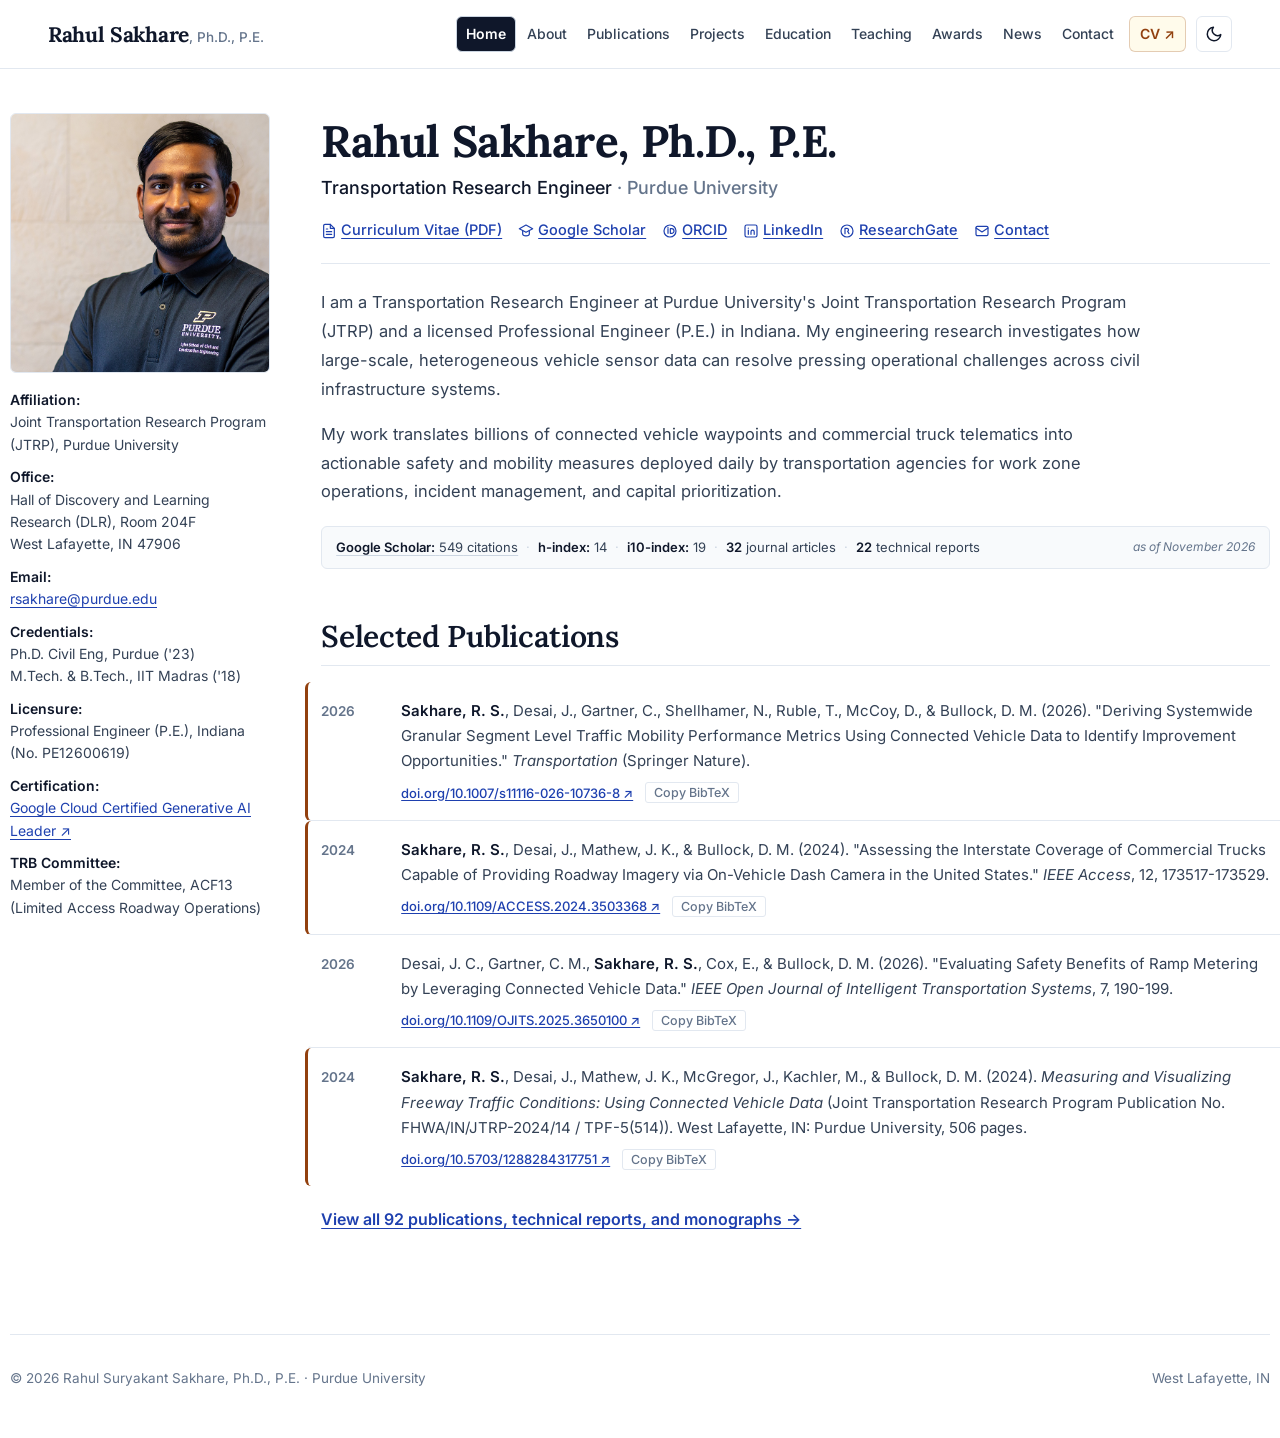
==== commit 8a8cd155: "Add Google Analytics 4 (G-JX6RBVBKF6) and update About page heading" ====
--- a/index.html
+++ b/index.html
@@ -1,11 +1,21 @@
 <!DOCTYPE html>
 <html lang="en">
 <head>
+<!-- Google tag (gtag.js) -->
+<script async src="https://www.googletagmanager.com/gtag/js?id=G-JX6RBVBKF6"></script>
+<script>
+  window.dataLayer = window.dataLayer || [];
+  function gtag(){dataLayer.push(arguments);}
+  gtag('js', new Date());
+
+  gtag('config', 'G-JX6RBVBKF6');
+</script>
 <meta charset="utf-8">
 <meta name="viewport" content="width=device-width, initial-scale=1.0">
 <title>Rahul Sakhare, Ph.D., P.E. | Purdue University</title>
 <meta name="description" content="Rahul Sakhare, Ph.D., P.E. — Transportation Research Engineer at Purdue University. Connected vehicle trajectory data, traffic operations, work zone safety, and cloud analytics.">
 <link rel="canonical" href="https://rahul-sakhare.github.io/research/">
+<meta name="google-site-verification" content="google368a88109246cfe6">
 
 <!-- Open Graph / Social Sharing Meta Tags -->
 <meta property="og:type" content="website">
@@ -28,7 +38,7 @@
 <link rel="preconnect" href="https://fonts.googleapis.com">
 <link rel="preconnect" href="https://fonts.gstatic.com" crossorigin>
 <link href="https://fonts.googleapis.com/css2?family=Lora:ital,wght@0,500;0,600;0,700;1,400;1,500&family=Inter:wght@400;500;600;700&display=swap" rel="stylesheet">
-<link rel="stylesheet" href="styles.css?v=9.3">
+<link rel="stylesheet" href="styles.css?v=9.4">
 <script>
 (function(){
   var t = localStorage.getItem('theme');
@@ -37,6 +47,57 @@
   }
   document.documentElement.setAttribute('data-theme', t);
 })();
+</script>
+<script type="application/ld+json">
+{
+  "@context": "https://schema.org",
+  "@graph": [
+    {
+      "@type": "Person",
+      "@id": "https://rahul-sakhare.github.io/research/#person",
+      "name": "Rahul Suryakant Sakhare",
+      "alternateName": ["Rahul Sakhare", "Rahul S. Sakhare"],
+      "honorificPrefix": "Dr.",
+      "honorificSuffix": "Ph.D., P.E.",
+      "jobTitle": "Transportation Research Engineer",
+      "worksFor": {
+        "@type": "EducationalOrganization",
+        "name": "Purdue University",
+        "url": "https://www.purdue.edu/"
+      },
+      "alumniOf": [
+        {
+          "@type": "EducationalOrganization",
+          "name": "Purdue University",
+          "url": "https://www.purdue.edu/"
+        },
+        {
+          "@type": "EducationalOrganization",
+          "name": "Indian Institute of Technology (IIT) Madras",
+          "url": "https://www.iitm.ac.in/"
+        }
+      ],
+      "url": "https://rahul-sakhare.github.io/research/",
+      "image": "https://rahul-sakhare.github.io/research/assets/img/sakhare_headshot.jpg",
+      "sameAs": [
+        "https://scholar.google.com/citations?user=4crwCDoAAAAJ&hl=en",
+        "https://orcid.org/0000-0001-7843-5707",
+        "https://www.linkedin.com/in/rahulsakhare/",
+        "https://www.researchgate.net/profile/Rahul-Suryakant-Sakhare",
+        "https://github.com/rahul-sakhare"
+      ]
+    },
+    {
+      "@type": "WebSite",
+      "@id": "https://rahul-sakhare.github.io/research/#website",
+      "url": "https://rahul-sakhare.github.io/research/",
+      "name": "Rahul Sakhare, Ph.D., P.E. — Academic Research Profile",
+      "publisher": {
+        "@id": "https://rahul-sakhare.github.io/research/#person"
+      }
+    }
+  ]
+}
 </script>
 </head>
 <body class="home"><header class="site-head" id="site-head">
--- a/styles.css
+++ b/styles.css
@@ -1243,16 +1243,25 @@
   transition: color 0.15s ease;
 }
 .award-desc .appt-inst {
-  font-size: 14px;
+  font-size: 14.5px;
   font-weight: 500;
   color: var(--ink-heading);
-  margin: 2px 0 5px;
-  display: block;
+  margin: 3px 0 6px;
+  display: flex;
+  flex-wrap: wrap;
+  align-items: baseline;
+  justify-content: space-between;
+  gap: 8px 16px;
+}
+.award-desc .appt-inst .inst-name {
+  font-weight: 500;
+  color: var(--ink-heading);
 }
 .award-desc .appt-inst .loc {
   color: var(--ink-muted);
   font-weight: 400;
-  margin-left: 6px;
+  font-size: 13.5px;
+  white-space: nowrap;
 }
 .award-desc span {
   color: var(--ink-muted);
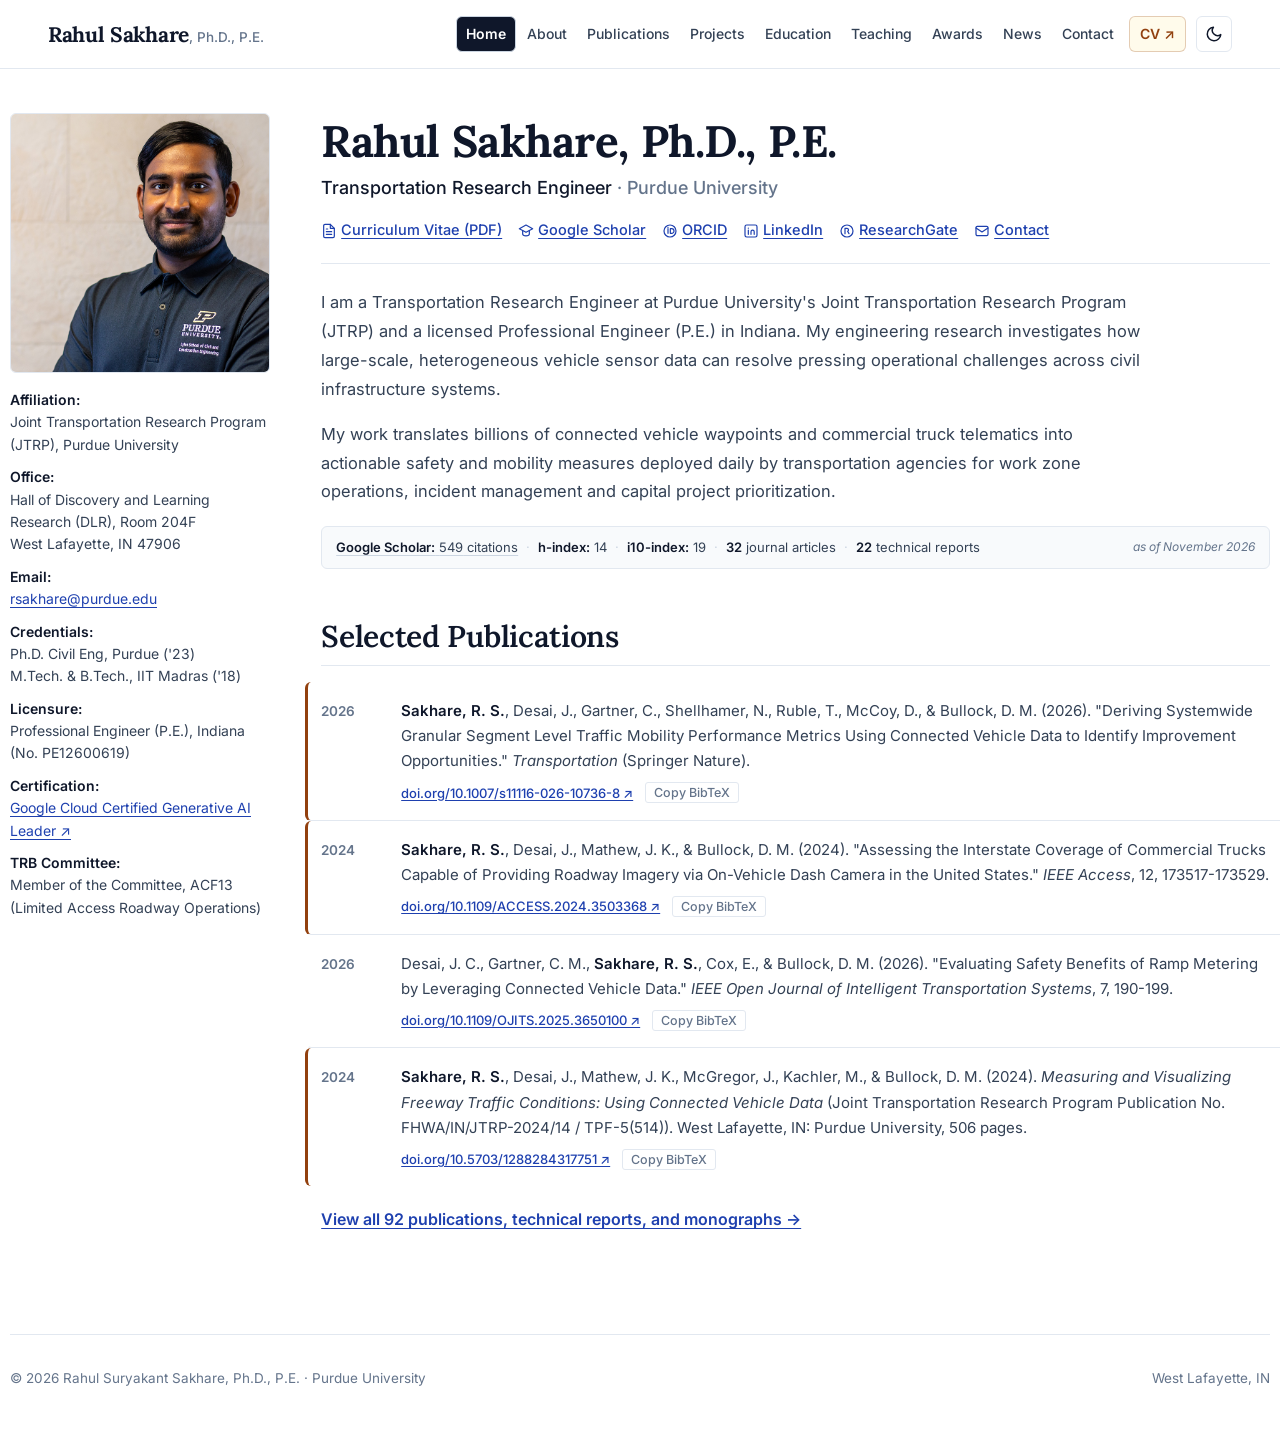
==== commit c2a0b0ff: "Update phrasing to capital project prioritization and remove comma before and" ====
--- a/index.html
+++ b/index.html
@@ -153,7 +153,7 @@
             I am a Transportation Research Engineer at Purdue University's Joint Transportation Research Program (JTRP) and a licensed Professional Engineer (P.E.) in Indiana. My engineering research investigates how large-scale, heterogeneous vehicle sensor data can resolve pressing operational challenges across civil infrastructure systems.
           </p>
           <p>
-            My work translates billions of connected vehicle waypoints and commercial truck telematics into actionable safety and mobility measures deployed daily by transportation agencies for work zone operations, incident management, and capital prioritization.
+            My work translates billions of connected vehicle waypoints and commercial truck telematics into actionable safety and mobility measures deployed daily by transportation agencies for work zone operations, incident management and capital project prioritization.
           </p>
         </div>
 
@@ -170,7 +170,7 @@
             <span class="dot">·</span>
             <span><b><span id="stat-report" data-to="22">22</span></b> technical reports</span>
           </div>
-          <span class="stat-asof" id="stat-asof">as of October 2026</span>
+          <span class="stat-asof" id="stat-asof">as of November 2026</span>
         </div>
 
         <!-- Selected Publications Preview -->
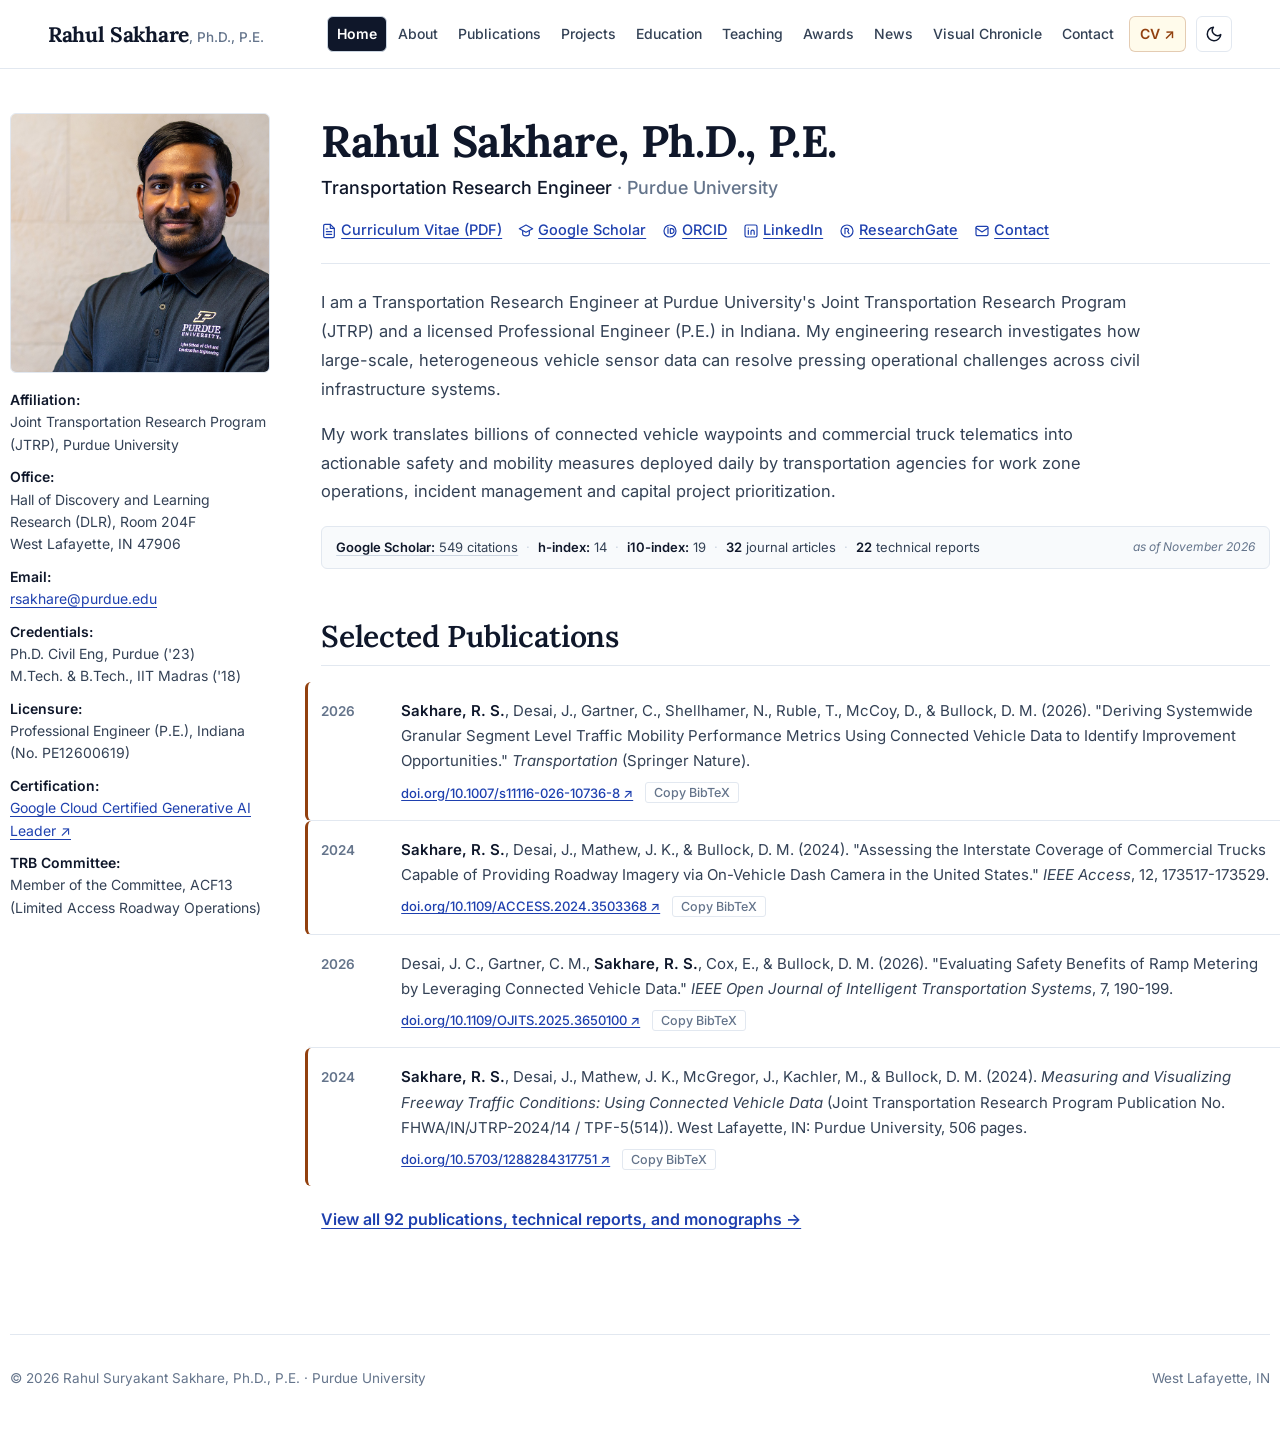
==== commit d397aa90: "Build Visual Chronicle page with timeline filters and interactive lightbox" ====
--- a/index.html
+++ b/index.html
@@ -104,7 +104,7 @@
   <nav class="wrap nav" aria-label="Primary">
     <a class="brand" href="index.html">Rahul Sakhare<span class="creds">, Ph.D., P.E.</span></a>
     <div class="nav-right">
-      <ul class="nav-links"><li><a href="index.html" class="active">Home</a></li><li><a href="about.html">About</a></li><li><a href="publications.html">Publications</a></li><li><a href="projects.html">Projects</a></li><li><a href="education.html">Education</a></li><li><a href="teaching.html">Teaching</a></li><li><a href="awards.html">Awards</a></li><li><a href="news.html">News</a></li><li><a href="contact.html">Contact</a></li><li><a class="cv" href="assets/Sakhare_CV.pdf" target="_blank" rel="noopener">CV ↗</a></li></ul>
+      <ul class="nav-links"><li><a href="index.html" class="active">Home</a></li><li><a href="about.html">About</a></li><li><a href="publications.html">Publications</a></li><li><a href="projects.html">Projects</a></li><li><a href="education.html">Education</a></li><li><a href="teaching.html">Teaching</a></li><li><a href="awards.html">Awards</a></li><li><a href="news.html">News</a></li><li><a href="gallery.html">Visual Chronicle</a></li><li><a href="contact.html">Contact</a></li><li><a class="cv" href="assets/Sakhare_CV.pdf" target="_blank" rel="noopener">CV ↗</a></li></ul>
       <button class="theme-toggle" id="theme-toggle" aria-label="Toggle dark theme" title="Toggle dark theme" type="button">
         <svg class="icon-sun" viewBox="0 0 24 24" fill="none" stroke="currentColor" stroke-width="2" stroke-linecap="round" stroke-linejoin="round" aria-hidden="true"><circle cx="12" cy="12" r="4"></circle><path d="M12 2v2M12 20v2M4.93 4.93l1.41 1.41M17.66 17.66l1.41 1.41M2 12h2M20 12h2M6.34 17.66l-1.41 1.41M19.07 4.93l-1.41 1.41"></path></svg>
         <svg class="icon-moon" viewBox="0 0 24 24" fill="none" stroke="currentColor" stroke-width="2" stroke-linecap="round" stroke-linejoin="round" aria-hidden="true"><path d="M21 12.79A9 9 0 1 1 11.21 3 7 7 0 0 0 21 12.79z"></path></svg>
--- a/styles.css
+++ b/styles.css
@@ -1530,3 +1530,345 @@
   .mi { grid-template-columns: 1fr; gap: 4px; padding: 12px 10px; margin: 0 -10px; }
   .mi .date { text-align: left; }
 }
+
+/* ==========================================================================
+   VISUAL CHRONICLE / GALLERY STYLING & LIGHTBOX
+   ========================================================================== */
+.chronicle-filters {
+  display: flex;
+  flex-direction: column;
+  gap: 12px;
+  background: var(--bg-card);
+  border: 1px solid var(--border);
+  border-radius: 10px;
+  padding: 16px 20px;
+  margin-bottom: 36px;
+}
+.filter-row {
+  display: flex;
+  align-items: center;
+  flex-wrap: wrap;
+  gap: 8px;
+}
+.filter-label {
+  font-size: 13px;
+  font-weight: 600;
+  color: var(--ink-muted);
+  text-transform: uppercase;
+  letter-spacing: 0.04em;
+  margin-right: 6px;
+  min-width: 60px;
+}
+.filter-btn {
+  font-family: var(--font-sans);
+  font-size: 13px;
+  font-weight: 500;
+  padding: 6px 14px;
+  border-radius: 20px;
+  border: 1px solid var(--border);
+  background: var(--bg-body);
+  color: var(--ink-body);
+  cursor: pointer;
+  transition: all .15s ease;
+  white-space: nowrap;
+}
+.filter-btn:hover {
+  background: var(--bg-hover-item);
+  color: var(--ink-heading);
+  border-color: var(--border-strong);
+}
+.filter-btn.active {
+  background: var(--ink-heading);
+  color: var(--bg-body);
+  border-color: var(--ink-heading);
+  font-weight: 600;
+}
+
+.gallery-year-section {
+  margin-bottom: 48px;
+}
+.gallery-year-title {
+  font-family: var(--font-serif);
+  font-size: 24px;
+  font-weight: 700;
+  color: var(--ink-heading);
+  margin-bottom: 20px;
+  display: flex;
+  align-items: baseline;
+  gap: 12px;
+  border-bottom: 1px solid var(--border);
+  padding-bottom: 10px;
+}
+.gallery-year-count {
+  font-family: var(--font-sans);
+  font-size: 14px;
+  font-weight: 500;
+  color: var(--ink-muted);
+}
+
+.gallery-grid {
+  display: grid;
+  grid-template-columns: repeat(auto-fill, minmax(320px, 1fr));
+  gap: 24px;
+}
+
+.gallery-card {
+  background: var(--bg-card);
+  border: 1px solid var(--border);
+  border-radius: 10px;
+  overflow: hidden;
+  display: flex;
+  flex-direction: column;
+  transition: transform .2s ease, box-shadow .2s ease, border-color .2s ease;
+  cursor: pointer;
+}
+.gallery-card:hover {
+  transform: translateY(-3px);
+  box-shadow: 0 10px 24px rgba(0, 0, 0, 0.08);
+  border-color: var(--accent-gold);
+}
+
+.gallery-img-frame {
+  position: relative;
+  width: 100%;
+  padding-top: 62%;
+  overflow: hidden;
+  background: var(--bg-secondary);
+}
+.gallery-img-frame img {
+  position: absolute;
+  top: 0;
+  left: 0;
+  width: 100%;
+  height: 100%;
+  object-fit: cover;
+  transition: transform .3s ease;
+}
+.gallery-card:hover .gallery-img-frame img {
+  transform: scale(1.03);
+}
+
+.gallery-placeholder {
+  display: flex;
+  align-items: center;
+  justify-content: center;
+  background: linear-gradient(135deg, var(--bg-secondary) 0%, var(--bg-card) 100%);
+}
+.placeholder-graphic {
+  position: absolute;
+  top: 0;
+  left: 0;
+  width: 100%;
+  height: 100%;
+  display: flex;
+  flex-direction: column;
+  align-items: center;
+  justify-content: center;
+  gap: 8px;
+  color: var(--ink-muted);
+}
+.placeholder-graphic svg {
+  width: 38px;
+  height: 38px;
+  stroke: var(--ink-muted);
+  opacity: 0.6;
+}
+.placeholder-graphic span {
+  font-size: 13px;
+  font-weight: 500;
+  color: var(--ink-muted);
+}
+
+.gallery-badge {
+  position: absolute;
+  top: 10px;
+  left: 10px;
+  padding: 4px 10px;
+  font-size: 11px;
+  font-weight: 600;
+  text-transform: uppercase;
+  letter-spacing: 0.04em;
+  border-radius: 4px;
+  z-index: 2;
+  box-shadow: 0 2px 6px rgba(0,0,0,0.2);
+}
+.badge-podium { background: #b48c14; color: #fff; }
+.badge-poster { background: #1e70bf; color: #fff; }
+.badge-workshop { background: #2e7d32; color: #fff; }
+.badge-awards { background: #7b1fa2; color: #fff; }
+.badge-field { background: #d84315; color: #fff; }
+
+.gallery-body {
+  padding: 16px 18px 20px;
+  display: flex;
+  flex-direction: column;
+  flex: 1;
+}
+.gallery-meta {
+  font-size: 12.5px;
+  color: var(--ink-muted);
+  margin-bottom: 6px;
+  font-weight: 500;
+}
+.gallery-event {
+  font-family: var(--font-serif);
+  font-size: 16.5px;
+  font-weight: 600;
+  color: var(--ink-heading);
+  margin: 0 0 8px 0;
+  line-height: 1.35;
+}
+.gallery-caption {
+  font-size: 13.5px;
+  color: var(--ink-body);
+  line-height: 1.5;
+  margin: 0 0 12px 0;
+  flex: 1;
+}
+.gallery-people {
+  font-size: 12px;
+  color: var(--ink-muted);
+  background: var(--bg-hover-item);
+  padding: 6px 10px;
+  border-radius: 4px;
+  margin-bottom: 12px;
+  line-height: 1.4;
+}
+.gallery-link {
+  font-size: 12px;
+  font-weight: 600;
+  color: var(--accent-gold);
+  text-decoration: none;
+  align-self: flex-start;
+  transition: color .15s ease;
+}
+.gallery-link:hover {
+  text-decoration: underline;
+}
+
+.gallery-item-more {
+  display: none !important;
+}
+.gallery-item-more.expanded {
+  display: flex !important;
+}
+
+.discover-more-wrap {
+  margin-top: 20px;
+}
+.btn-discover-more {
+  background: var(--bg-card);
+  border: 1px dashed var(--border);
+  color: var(--ink-heading);
+  font-family: var(--font-sans);
+  font-weight: 600;
+  font-size: 13.5px;
+  padding: 12px 20px;
+  border-radius: 8px;
+  cursor: pointer;
+  transition: all .2s ease;
+  width: 100%;
+  text-align: center;
+}
+.btn-discover-more:hover {
+  border-color: var(--accent-gold);
+  background: var(--bg-hover-item);
+  color: var(--accent-gold);
+}
+
+/* Lightbox Modal */
+.lightbox-modal {
+  display: none;
+  position: fixed;
+  top: 0;
+  left: 0;
+  width: 100%;
+  height: 100%;
+  background: rgba(10, 15, 25, 0.88);
+  backdrop-filter: blur(8px);
+  -webkit-backdrop-filter: blur(8px);
+  z-index: 1000;
+  align-items: center;
+  justify-content: center;
+  padding: 24px;
+  box-sizing: border-box;
+}
+.lightbox-modal.open {
+  display: flex;
+}
+.lightbox-box {
+  background: var(--bg-card);
+  border: 1px solid var(--border);
+  border-radius: 12px;
+  max-width: 920px;
+  width: 100%;
+  max-height: 90vh;
+  display: flex;
+  flex-direction: column;
+  overflow: hidden;
+  box-shadow: 0 20px 48px rgba(0, 0, 0, 0.4);
+  position: relative;
+}
+.lightbox-img-wrap {
+  background: #0b0f19;
+  width: 100%;
+  max-height: 58vh;
+  display: flex;
+  align-items: center;
+  justify-content: center;
+  overflow: hidden;
+  position: relative;
+}
+.lightbox-img-wrap img {
+  max-width: 100%;
+  max-height: 58vh;
+  object-fit: contain;
+}
+.lightbox-info {
+  padding: 20px 24px;
+  overflow-y: auto;
+}
+.lightbox-close {
+  position: absolute;
+  top: 14px;
+  right: 14px;
+  width: 36px;
+  height: 36px;
+  border-radius: 50%;
+  background: rgba(0,0,0,0.6);
+  color: #fff;
+  border: none;
+  font-size: 20px;
+  cursor: pointer;
+  display: flex;
+  align-items: center;
+  justify-content: center;
+  z-index: 10;
+  transition: background .15s ease;
+}
+.lightbox-close:hover {
+  background: rgba(0,0,0,0.9);
+}
+.lightbox-nav {
+  position: absolute;
+  top: 45%;
+  transform: translateY(-50%);
+  width: 44px;
+  height: 44px;
+  border-radius: 50%;
+  background: rgba(0,0,0,0.6);
+  color: #fff;
+  border: none;
+  font-size: 22px;
+  cursor: pointer;
+  display: flex;
+  align-items: center;
+  justify-content: center;
+  z-index: 10;
+  transition: background .15s ease;
+}
+.lightbox-nav:hover {
+  background: rgba(0,0,0,0.9);
+}
+.lightbox-prev { left: 16px; }
+.lightbox-next { right: 16px; }
